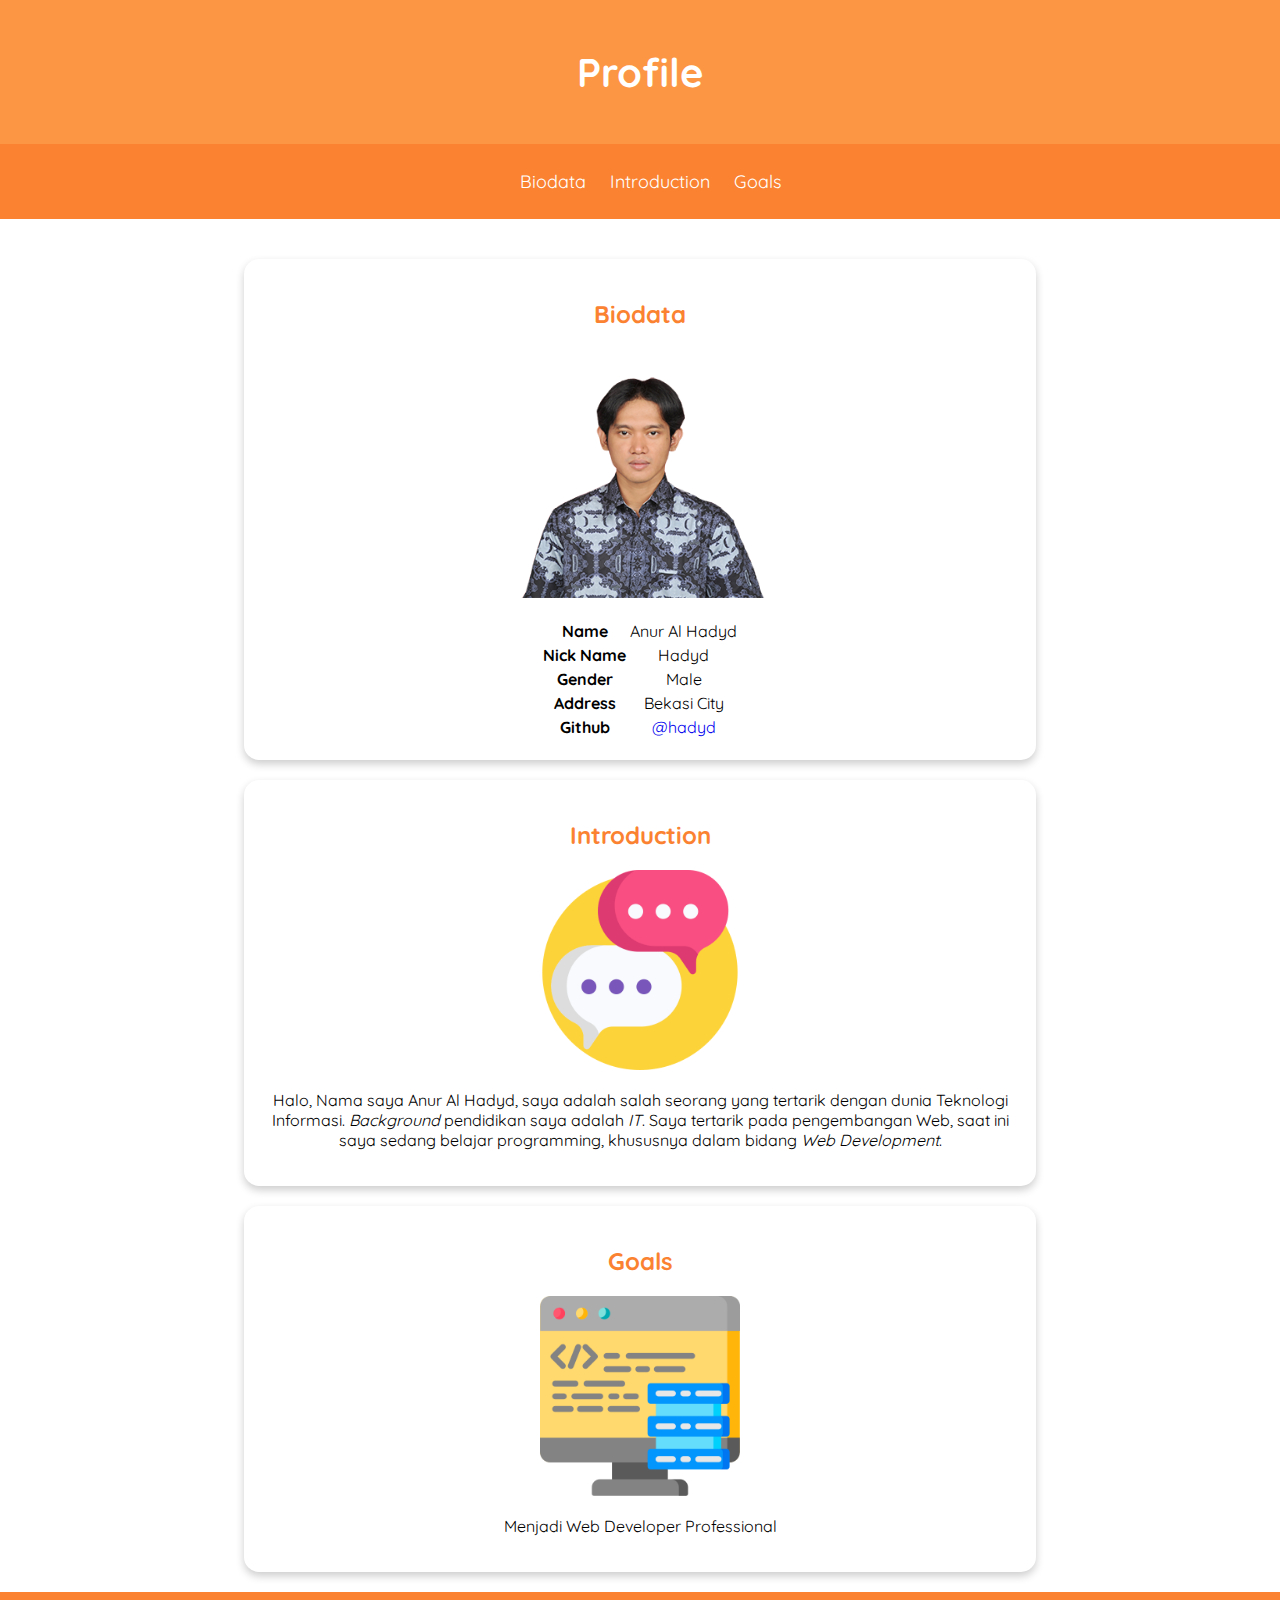
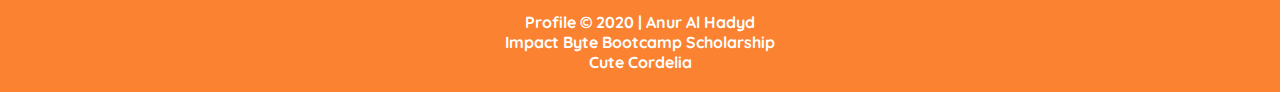
==== index.html @ 21137b23 "Web Profile" ====
<!DOCTYPE html>
<html>

<head>
    <meta name="viewport" content="width=device-width, initial-scale=1">
    <title>Profile Anur Al Hadyd</title>
    <link rel="stylesheet" href="assets/style/style.css">
</head>

<body>
    <header>
        <div class="jumbroton">
        <h1>Profile</h1>
        </div>
        <nav>
            <ul>
                <li><a href="#Biodata">Biodata</a></li>
                <li><a href="#Introduction">Introduction</a></li>
                <li><a href="#Goals">Goals</a></li>
            </ul>
        </nav>
    </header>

<main>
    <div id="content">

        <article id="Biodata" class="profile card">
             <h2>Biodata</h2>
              <figure>
               <img src="assets/Image/profile.png">
             </figure>

             <table class="table">
                <tr>
                <th>Name</th>
                <td>Anur Al Hadyd</td>
                </tr>
                <th>Nick Name</th>
                <td>Hadyd</td>
                </tr>
                <tr>
                <th>Gender</th>
                <td>Male</td>
                </tr>
                <tr>
                <th>Address</th>
                <td>Bekasi City</td>
                </tr>
                <tr>
                <th>Github</th>
                <td><a href="https://github.com/hadyd" target='_blank'>@hadyd</a></td>
                </tr>
               </table>

           </article>

        <article id="Introduction" class="introduction card">
         <h2>Introduction</h2>
         <figure>
            <img src="assets/Image/introduction .png">
          </figure>
         <p>Halo, Nama saya Anur Al Hadyd, saya adalah salah seorang yang tertarik dengan dunia Teknologi Informasi. <i>Background </i>pendidikan saya adalah <i>IT</i>. Saya tertarik pada pengembangan Web, saat ini saya sedang belajar programming, khususnya dalam bidang <i>Web Development</i>. </p>
        </article>

        <article id="Goals" class="goals card">
            <h2>Goals</h2>
            <figure>
                <img src="assets/Image/goals.png">
              </figure>
            <p>Menjadi Web Developer Professional</p>
           </article>
    </div>

</main>

<footer>
    Profile &#169; 2020 | Anur Al Hadyd
    <br>Impact Byte Bootcamp Scholarship
    <br>Cute Cordelia
</footer>
</body>
</html>
---- assets/style/style.css ----
@import url('https://fonts.googleapis.com/css?family=Quicksand&display=swap');

h2, h3 {
    color: #fa8231;
}

.jumbroton {
    font-size: 20px;
    padding: 20px;
    background-color: #fd9644;
    text-align: center;
    color: white;
}

nav {
    background-color: #fa8231;
    padding: 10px;
    position: sticky;
    top: 0;
    text-align: center;
}

nav li {
    display: inline;
    list-style-type: none;
    margin-right: 20px;
}

nav a {
    font-size: 18px;
    font-weight: 400;
    text-decoration: none;
    color: white;
}

nav a:hover {
    font-weight: bold;
}

main {
    padding: 20px;
    overflow: auto;
    float: center;
    width: 65%;
    display: block;
    margin: auto;
}

#content {
    float: center;
    width: 100%;
}

body {
    font-family: 'Quicksand',sans-serif;
    margin: 0;
    padding: 0;
}

article { 
    text-align: center;
}


.card {
    box-shadow: 0 4px 8px 0 rgba(5, 5, 5, 0.2);
    border-radius: 15px;
    padding: 20px;
    margin-top: 20px;
}

* {
    box-sizing: border-box;
}

.table {
    margin: auto;
}
.table a {
    text-decoration: none;

}

.profile img {
    width: 250px;
    margin: auto;

}

.goals img {
    width: 200px;
}

.introduction img {
    width: 200px;
}

@media (max-width: 1024px) {
    .profile img, 
    .goals img,
    .introduction img {
        width: 100%;
        height: auto;
    }
}
footer {
    padding: 20px;
    color: white;
    background-color: #fa8231;
    text-align: center;
    font-weight: bold;
}

header {
    display: inline;
}
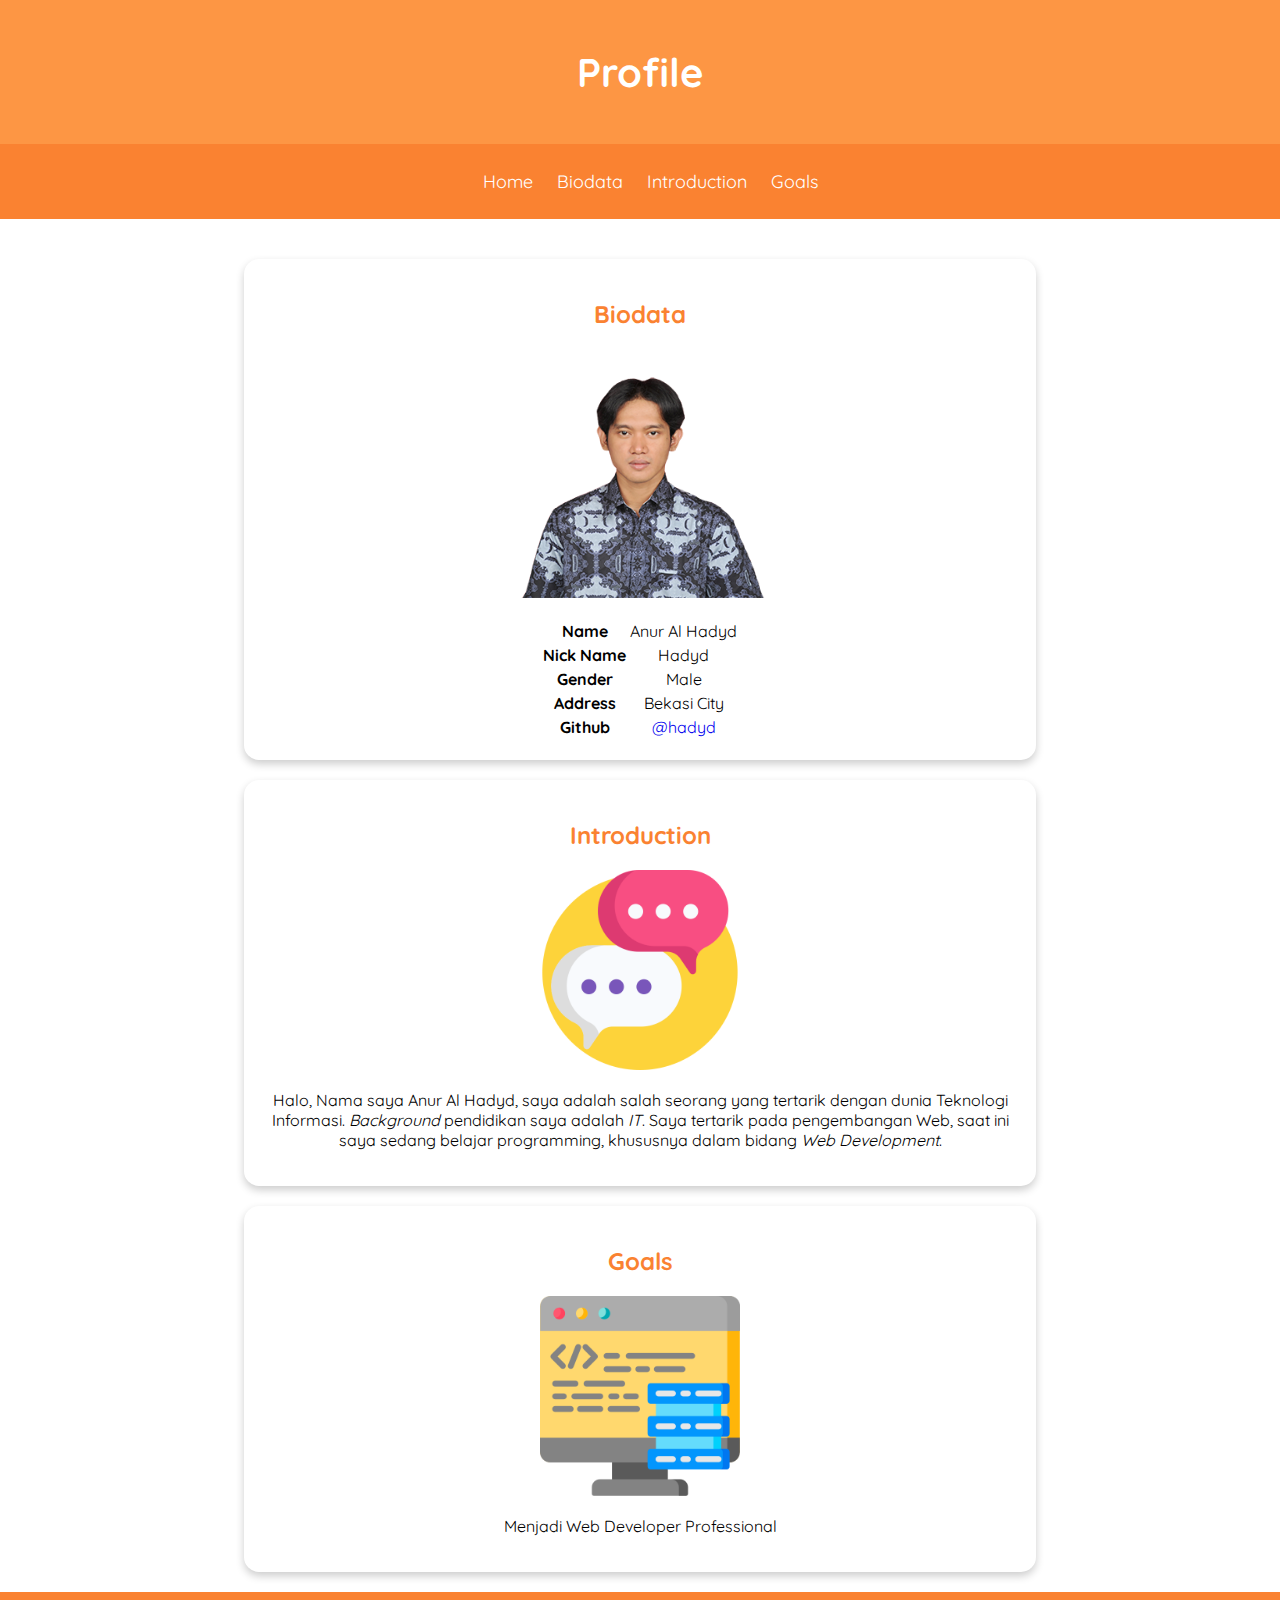
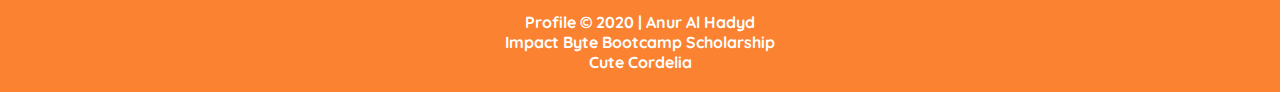
==== commit 1b5448d4: "Update Index HTML" ====
--- a/index.html
+++ b/index.html
@@ -14,9 +14,10 @@
         </div>
         <nav>
             <ul>
-                <li><a href="#Biodata">Biodata</a></li>
-                <li><a href="#Introduction">Introduction</a></li>
-                <li><a href="#Goals">Goals</a></li>
+                <li><a href="#">Home</a></li>
+                <li><a href="biodata.html">Biodata</a></li>
+                <li><a href="introduction.html">Introduction</a></li>
+                <li><a href="goals.html">Goals</a></li>
             </ul>
         </nav>
     </header>
